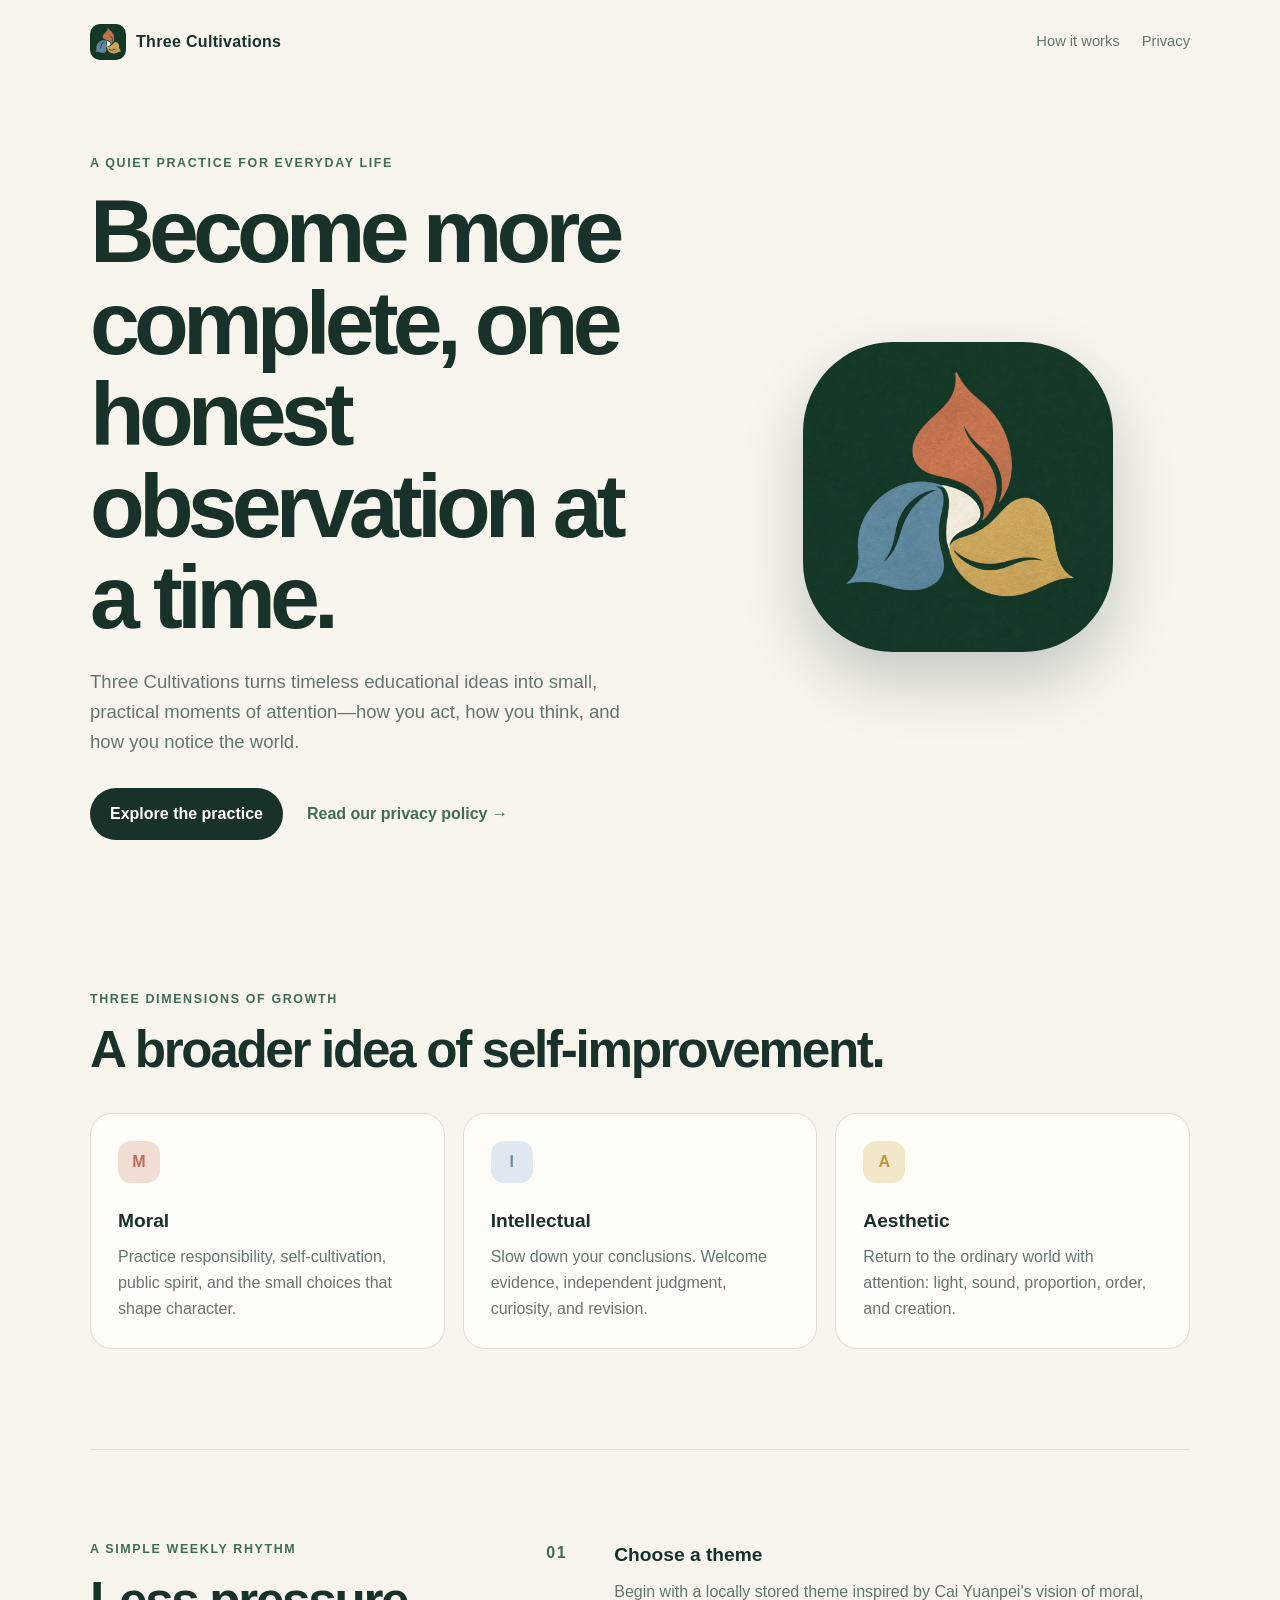
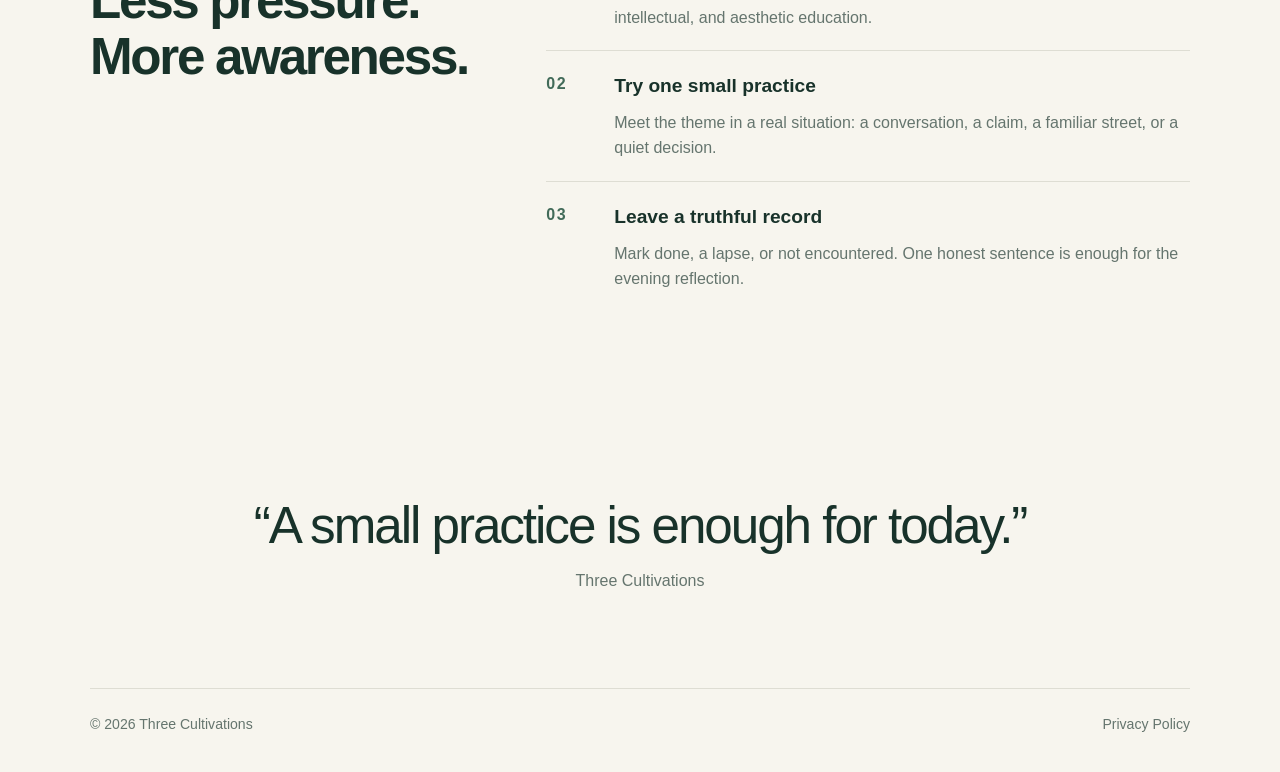
==== index.html @ 5050471a "Create marketing and privacy pages" ====
<!doctype html>
<html lang="en">
<head>
  <meta charset="utf-8">
  <meta name="viewport" content="width=device-width, initial-scale=1">
  <meta name="description" content="Three Cultivations is a quiet daily practice for moral character, intellectual clarity, and aesthetic attention.">
  <title>Three Cultivations — A daily practice for a complete life</title>
  <link rel="stylesheet" href="styles.css">
</head>
<body>
  <header class="site-header">
    <a class="brand" href="index.html"><img src="app-icon.png" alt="Three Cultivations icon"><span>Three Cultivations</span></a>
    <nav aria-label="Primary navigation"><a href="#how-it-works">How it works</a><a href="privacy.html">Privacy</a></nav>
  </header>

  <main>
    <section class="hero wrap">
      <div class="hero-copy">
        <p class="eyebrow">A quiet practice for everyday life</p>
        <h1>Become more complete, one honest observation at a time.</h1>
        <p class="lede">Three Cultivations turns timeless educational ideas into small, practical moments of attention—how you act, how you think, and how you notice the world.</p>
        <div class="hero-actions"><a class="button" href="#how-it-works">Explore the practice</a><a class="text-link" href="privacy.html">Read our privacy policy →</a></div>
      </div>
      <div class="hero-icon"><img src="app-icon.png" alt="Three Cultivations app icon"></div>
    </section>

    <section class="pillars wrap" aria-labelledby="pillars-title">
      <p class="eyebrow">Three dimensions of growth</p>
      <h2 id="pillars-title">A broader idea of self-improvement.</h2>
      <div class="pillar-grid">
        <article class="pillar moral"><span class="pillar-mark">M</span><h3>Moral</h3><p>Practice responsibility, self-cultivation, public spirit, and the small choices that shape character.</p></article>
        <article class="pillar intellectual"><span class="pillar-mark">I</span><h3>Intellectual</h3><p>Slow down your conclusions. Welcome evidence, independent judgment, curiosity, and revision.</p></article>
        <article class="pillar aesthetic"><span class="pillar-mark">A</span><h3>Aesthetic</h3><p>Return to the ordinary world with attention: light, sound, proportion, order, and creation.</p></article>
      </div>
    </section>

    <section id="how-it-works" class="how wrap">
      <div><p class="eyebrow">A simple weekly rhythm</p><h2>Less pressure. More awareness.</h2></div>
      <div class="steps">
        <div class="step"><span>01</span><div><h3>Choose a theme</h3><p>Begin with a locally stored theme inspired by Cai Yuanpei's vision of moral, intellectual, and aesthetic education.</p></div></div>
        <div class="step"><span>02</span><div><h3>Try one small practice</h3><p>Meet the theme in a real situation: a conversation, a claim, a familiar street, or a quiet decision.</p></div></div>
        <div class="step"><span>03</span><div><h3>Leave a truthful record</h3><p>Mark done, a lapse, or not encountered. One honest sentence is enough for the evening reflection.</p></div></div>
      </div>
    </section>

    <section class="quote wrap"><p>“A small practice is enough for today.”</p><span>Three Cultivations</span></section>
  </main>

  <footer class="site-footer wrap"><span>© 2026 Three Cultivations</span><span><a href="privacy.html">Privacy Policy</a></span></footer>
</body>
</html>
---- styles.css ----
:root { --ink:#18322a; --muted:#65756e; --paper:#f7f5ee; --surface:#fffdf8; --line:#deddd3; --green:#426b59; --clay:#bb6f56; --blue:#718ca8; --gold:#b8943b; }
* { box-sizing:border-box; }
body { margin:0; color:var(--ink); background:var(--paper); font-family:Inter,-apple-system,BlinkMacSystemFont,"Segoe UI",sans-serif; line-height:1.6; }
a { color:inherit; text-decoration:none; }
.wrap { width:min(1100px,calc(100% - 40px)); margin:0 auto; }
.site-header { display:flex; align-items:center; justify-content:space-between; width:min(1100px,calc(100% - 40px)); margin:0 auto; padding:24px 0; }
.brand { display:flex; align-items:center; gap:10px; font-weight:750; letter-spacing:.02em; }
.brand img { width:36px; height:36px; border-radius:10px; }
nav { display:flex; gap:22px; color:var(--muted); font-size:.92rem; }
nav a:hover,.text-link:hover,.site-footer a:hover { color:var(--green); }
.hero { display:grid; grid-template-columns:1.1fr .9fr; gap:70px; align-items:center; min-height:600px; padding:70px 0 90px; }
.eyebrow { color:var(--green); font-size:.78rem; font-weight:800; letter-spacing:.13em; text-transform:uppercase; }
h1,h2,h3,p { margin-top:0; }
h1 { max-width:680px; font-size:clamp(3rem,7vw,5.7rem); line-height:1.02; letter-spacing:-.065em; margin-bottom:24px; }
h2 { font-size:clamp(2rem,4vw,3.4rem); line-height:1.1; letter-spacing:-.045em; margin-bottom:18px; }
h3 { font-size:1.2rem; margin-bottom:8px; }
.lede { color:var(--muted); font-size:1.16rem; max-width:620px; }
.hero-actions { display:flex; align-items:center; gap:24px; flex-wrap:wrap; margin-top:32px; }
.button { display:inline-block; background:var(--ink); color:#fffdf8; padding:13px 20px; border-radius:999px; font-weight:750; }
.text-link { color:var(--green); font-weight:700; }
.hero-icon { display:grid; place-items:center; }
.hero-icon img { width:min(310px,72%); border-radius:29%; box-shadow:0 28px 60px rgba(24,50,42,.22); }
.pillars { padding:60px 0 100px; }
.pillar-grid { display:grid; grid-template-columns:repeat(3,1fr); gap:18px; margin-top:34px; }
.pillar { background:var(--surface); border:1px solid var(--line); border-radius:22px; padding:27px; min-height:230px; }
.pillar p { color:var(--muted); margin-bottom:0; }
.pillar-mark { width:42px; height:42px; display:grid; place-items:center; border-radius:13px; font-weight:850; margin-bottom:23px; }
.moral .pillar-mark { color:var(--clay); background:#f0ddd4; }.intellectual .pillar-mark { color:var(--blue); background:#e0e8f1; }.aesthetic .pillar-mark { color:var(--gold); background:#f1e8c9; }
.how { display:grid; grid-template-columns:.75fr 1.25fr; gap:70px; padding:90px 0; border-top:1px solid var(--line); }
.steps { display:grid; gap:20px; }.step { display:grid; grid-template-columns:50px 1fr; gap:18px; padding-bottom:20px; border-bottom:1px solid var(--line); }.step:last-child { border-bottom:0; }.step>span { color:var(--green); font-weight:800; letter-spacing:.1em; }.step p { color:var(--muted); margin-bottom:0; }
.quote { padding:95px 0; text-align:center; }.quote p { font-size:clamp(1.8rem,4vw,3.5rem); line-height:1.15; letter-spacing:-.04em; margin-bottom:12px; }.quote span { color:var(--muted); }
.legal { max-width:800px; padding:90px 0 100px; }.legal h1 { font-size:clamp(3rem,7vw,5rem); }.legal h2 { font-size:1.55rem; margin-top:42px; }.legal p { color:var(--muted); font-size:1.05rem; }.legal .lede { font-size:1.2rem; }
.site-footer { display:flex; justify-content:space-between; gap:20px; padding:24px 0 36px; color:var(--muted); font-size:.88rem; border-top:1px solid var(--line); }
@media (max-width:760px) { .hero,.how { grid-template-columns:1fr; gap:35px; padding-top:55px; }.hero { min-height:auto; }.hero-icon { order:-1; }.hero-icon img { width:190px; }.pillar-grid { grid-template-columns:1fr; }.site-header nav { gap:13px; }.site-footer { flex-direction:column; } }
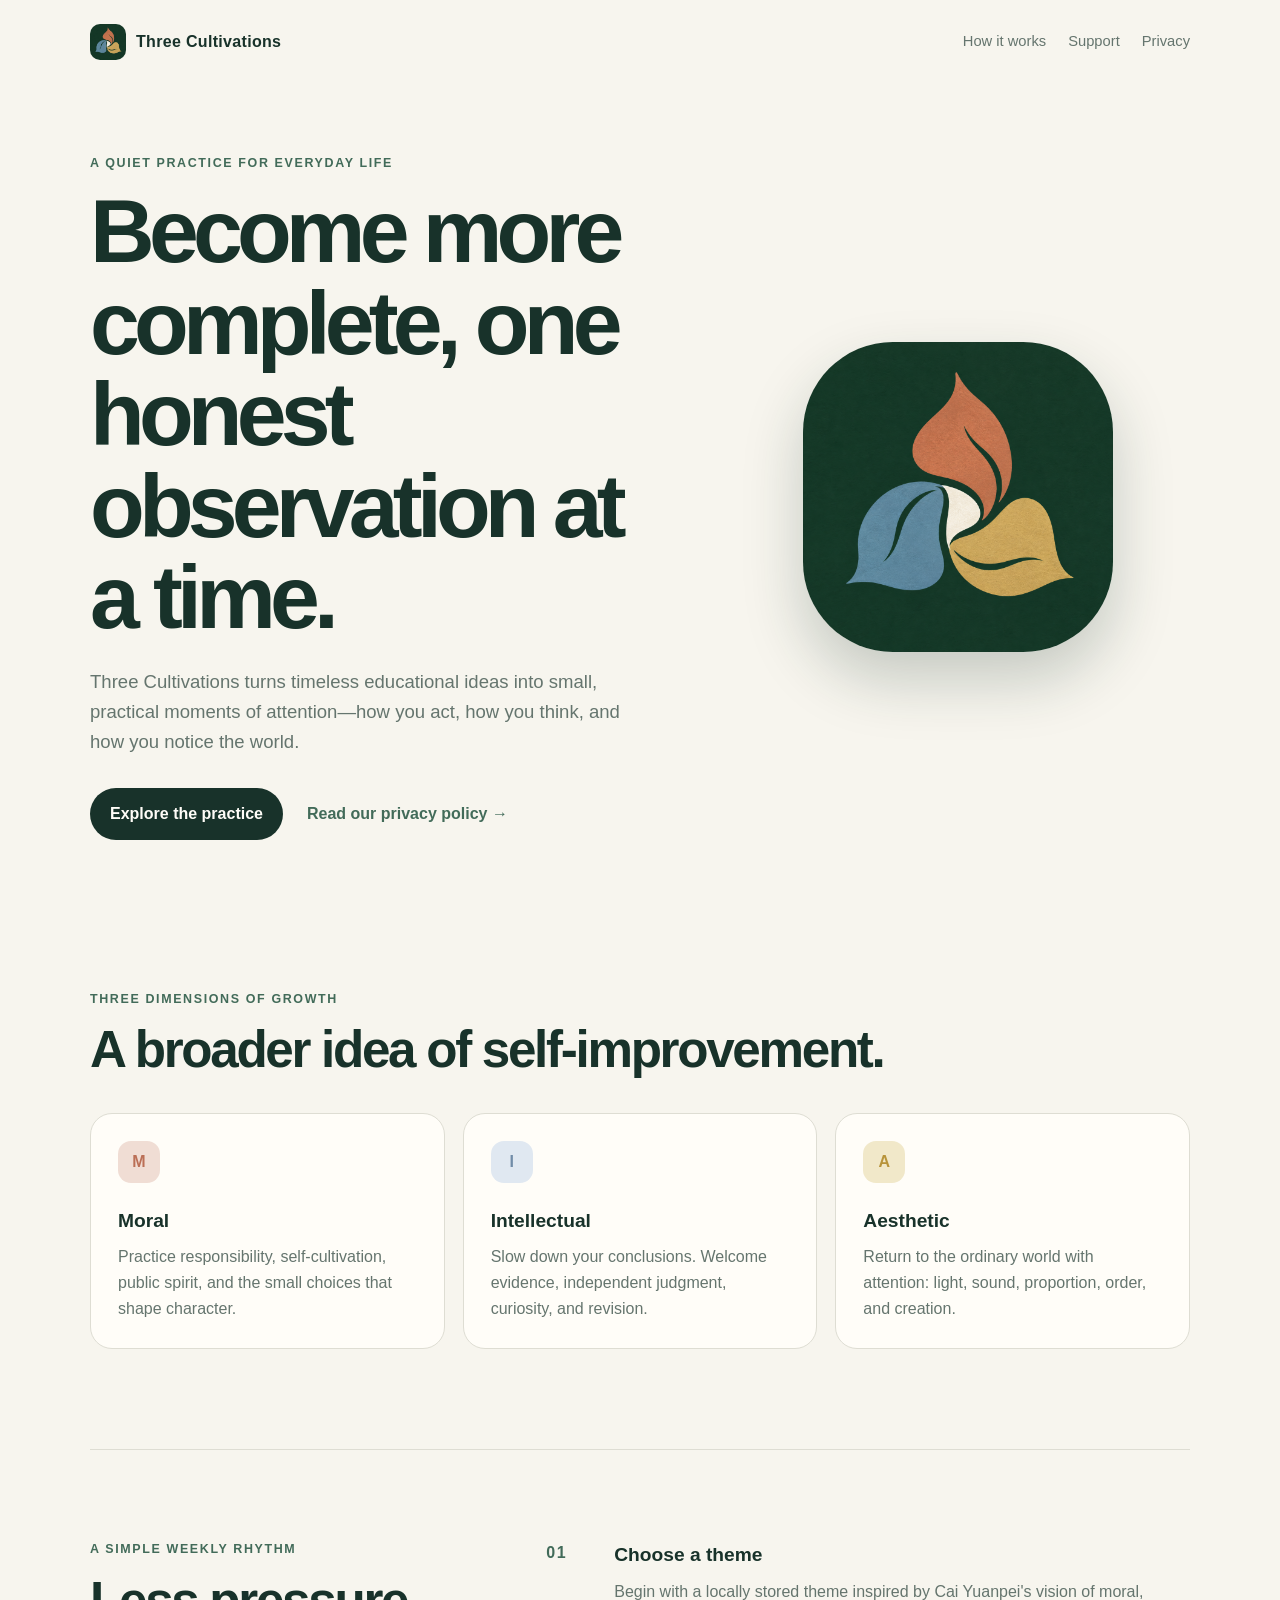
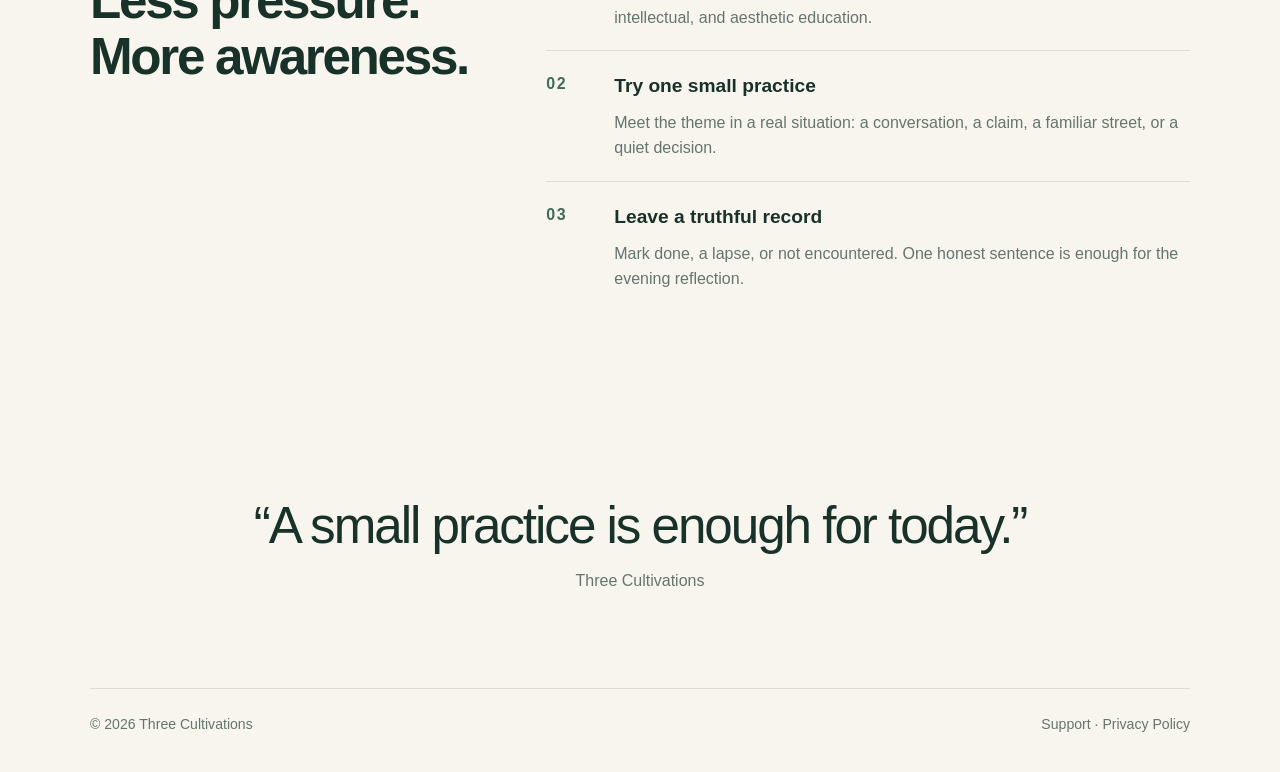
==== commit c173e3a8: "Add technical support page" ====
--- a/index.html
+++ b/index.html
@@ -10,7 +10,7 @@
 <body>
   <header class="site-header">
     <a class="brand" href="index.html"><img src="app-icon.png" alt="Three Cultivations icon"><span>Three Cultivations</span></a>
-    <nav aria-label="Primary navigation"><a href="#how-it-works">How it works</a><a href="privacy.html">Privacy</a></nav>
+    <nav aria-label="Primary navigation"><a href="#how-it-works">How it works</a><a href="support.html">Support</a><a href="privacy.html">Privacy</a></nav>
   </header>
 
   <main>
@@ -46,6 +46,6 @@
     <section class="quote wrap"><p>“A small practice is enough for today.”</p><span>Three Cultivations</span></section>
   </main>
 
-  <footer class="site-footer wrap"><span>© 2026 Three Cultivations</span><span><a href="privacy.html">Privacy Policy</a></span></footer>
+  <footer class="site-footer wrap"><span>© 2026 Three Cultivations</span><span><a href="support.html">Support</a> · <a href="privacy.html">Privacy Policy</a></span></footer>
 </body>
 </html>
